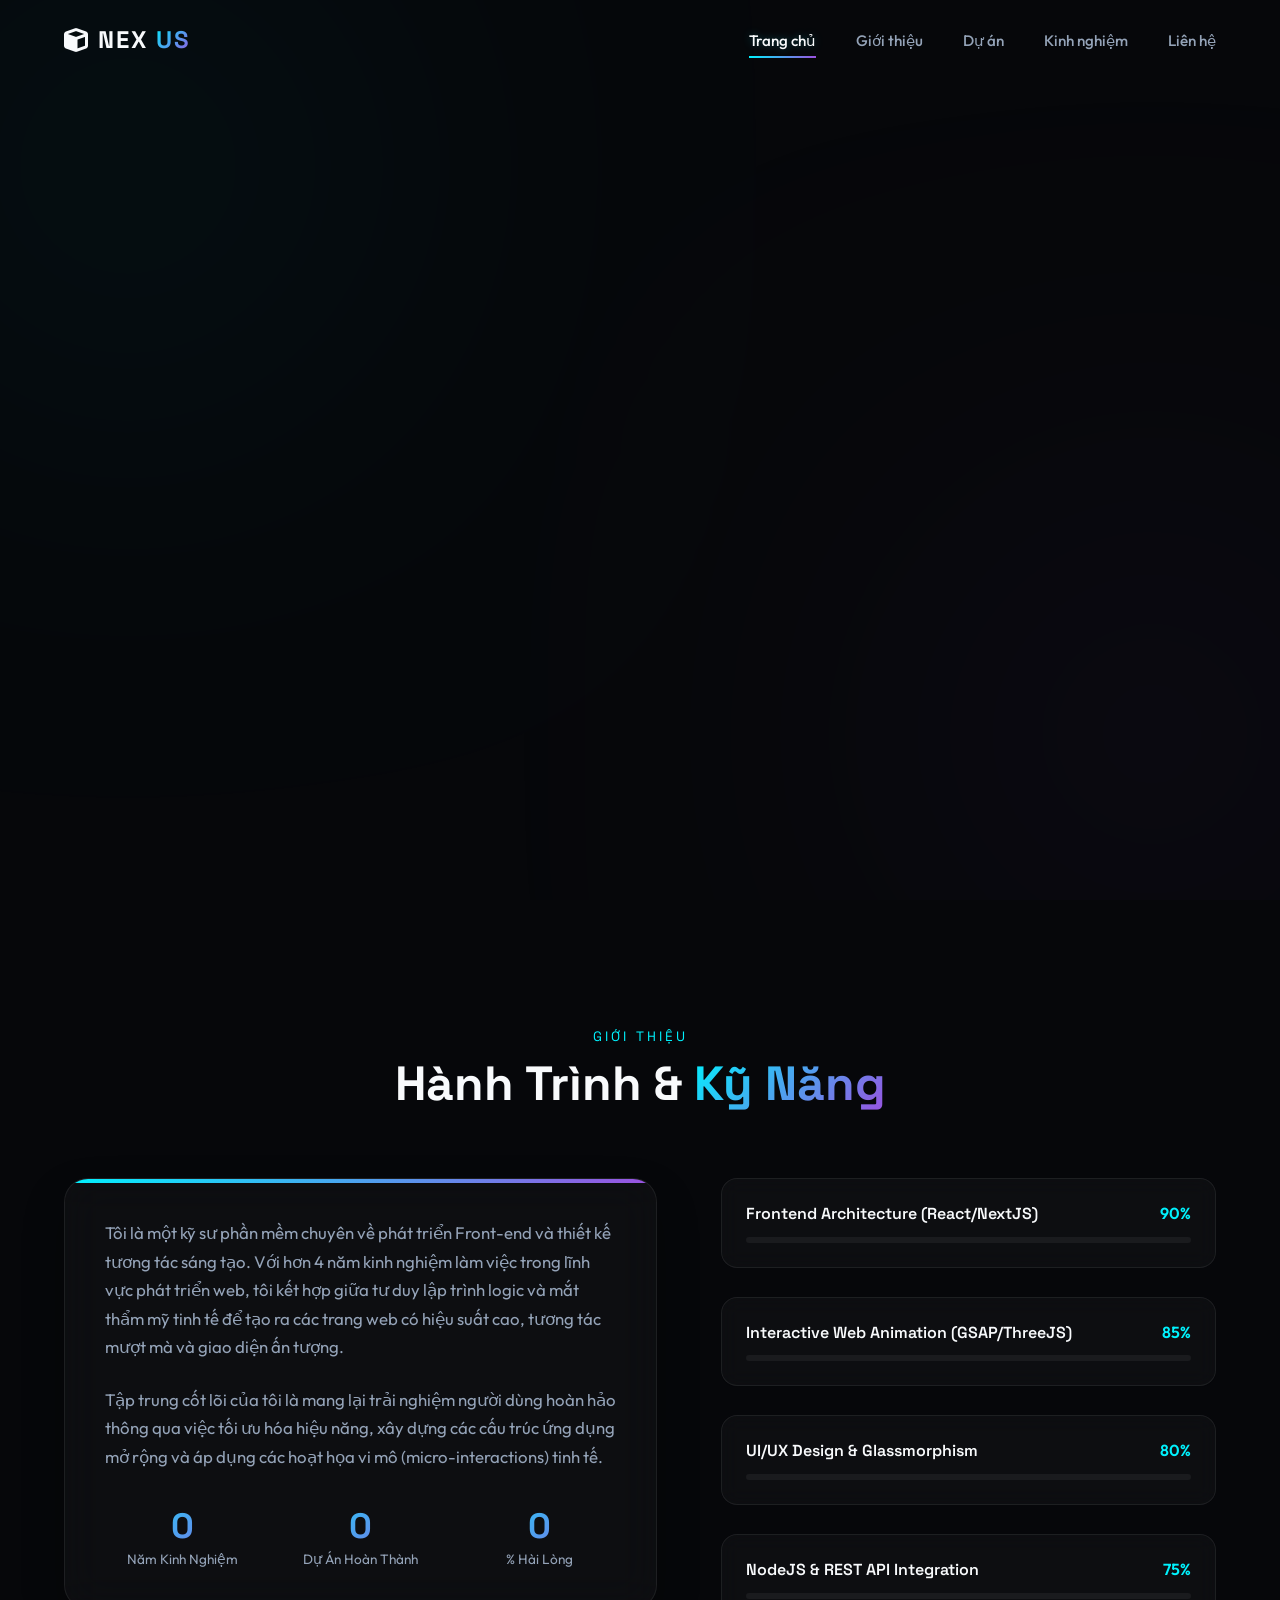
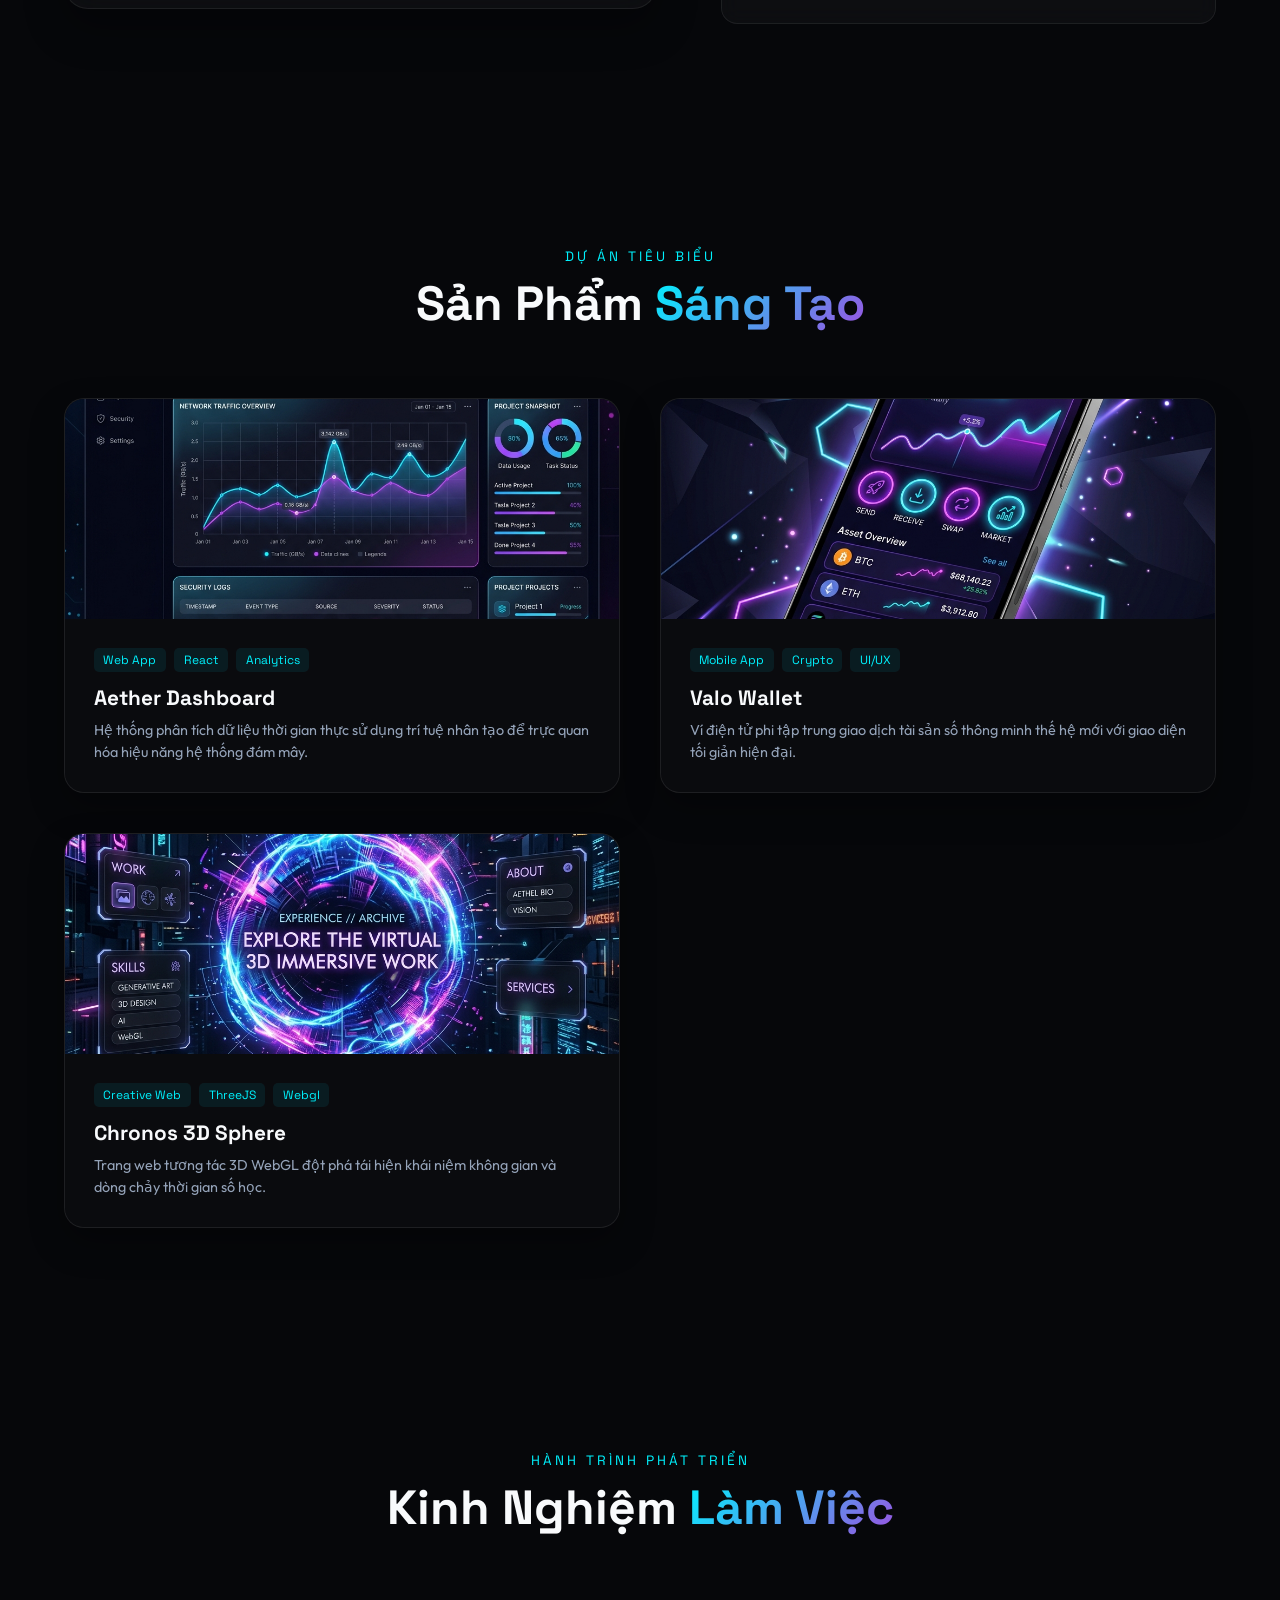
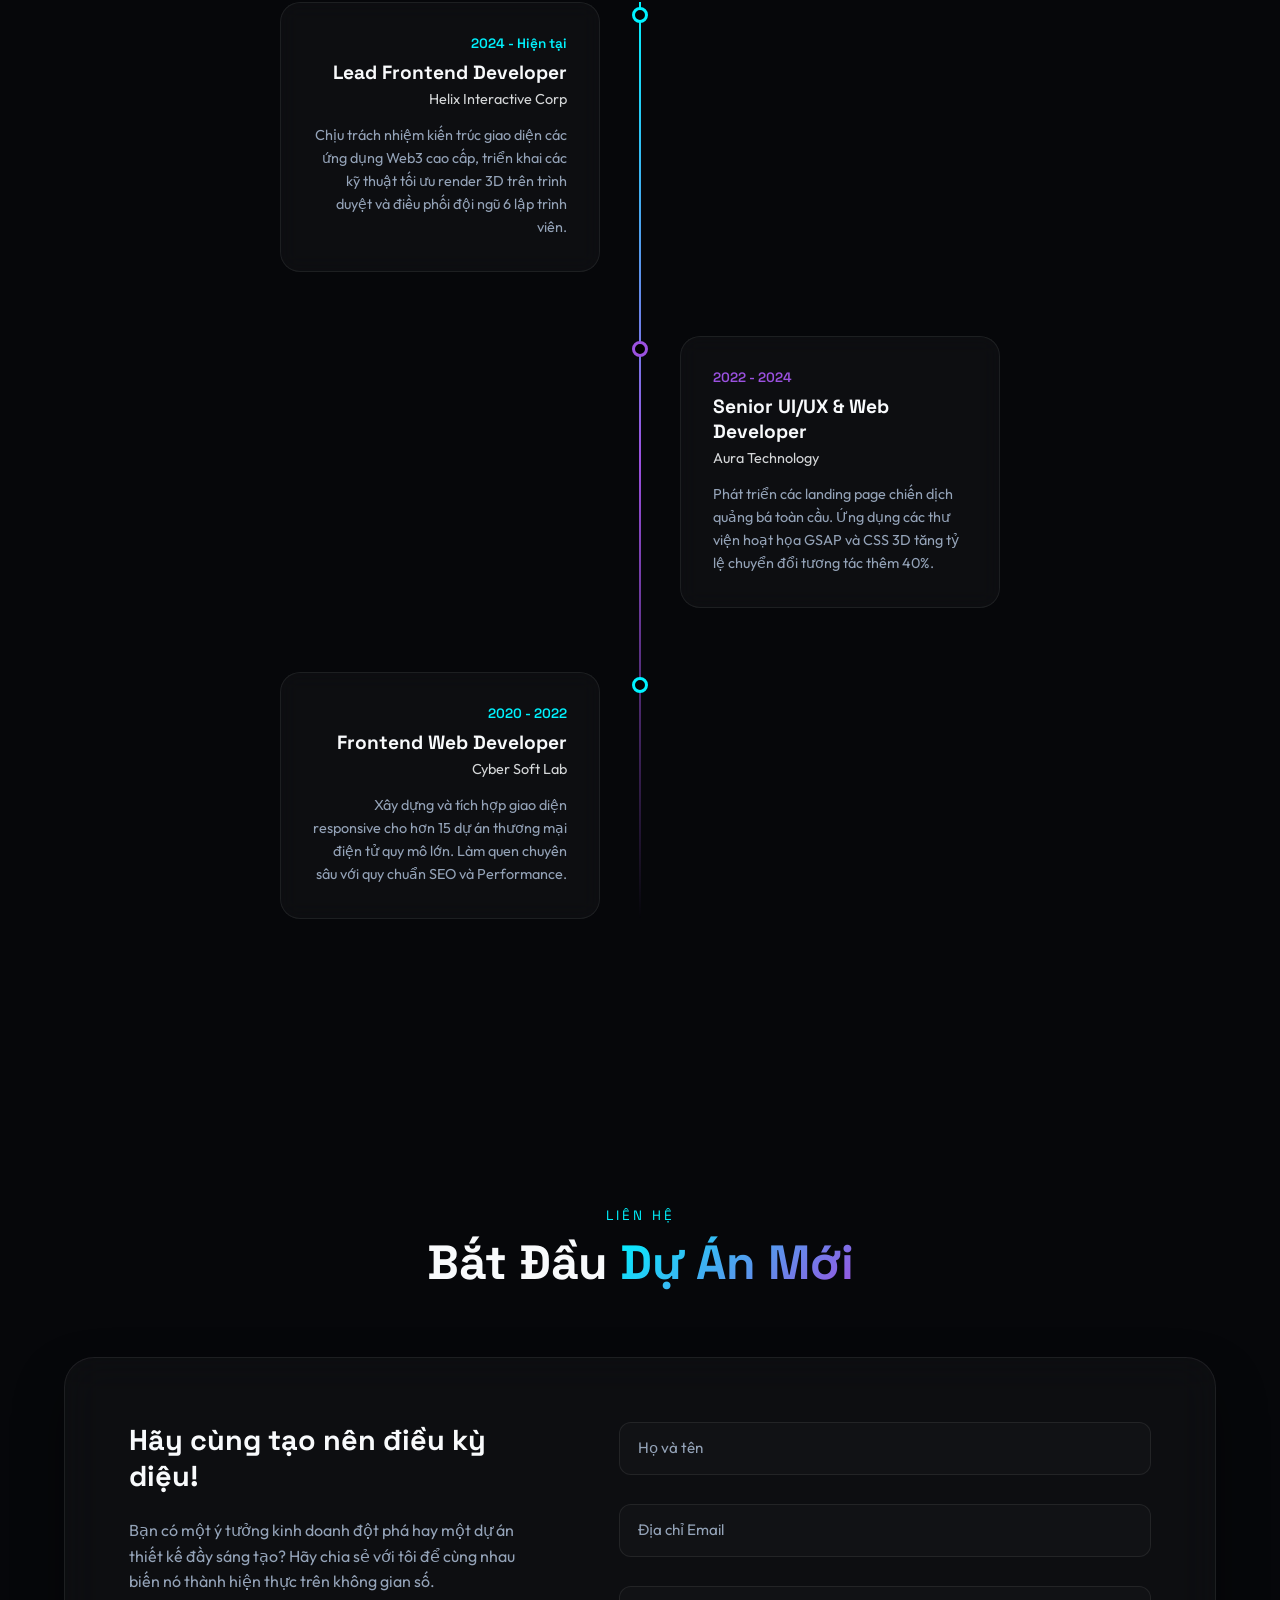
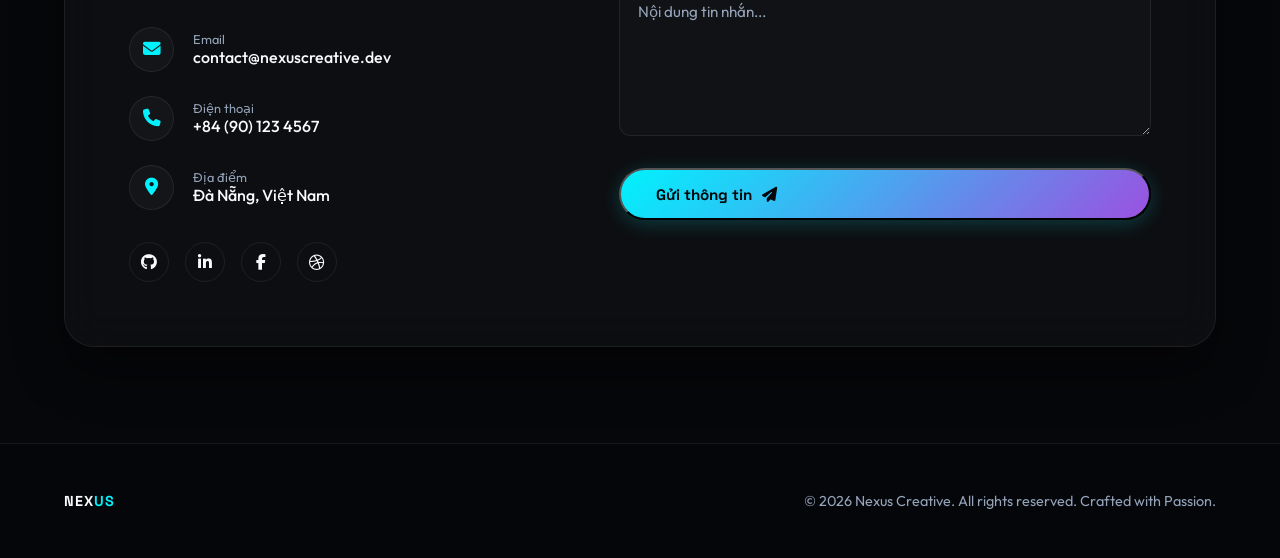
==== index.html @ 6dc8dbc3 "first commit * abc * 123 *012" ====
<!DOCTYPE html>
<html lang="vi">
<head>
  <meta charset="UTF-8">
  <meta name="viewport" content="width=device-width, initial-scale=1.0">
  <title>NEXUS - Creative Developer Portfolio</title>
  <meta name="description" content="Khám phá Portfolio hoạt họa 3D hiện đại của Nexus, lập trình viên sáng tạo chuyên về UI/UX và tương tác web.">
  <link rel="stylesheet" href="style.css">
  <!-- FontAwesome Icons -->
  <link rel="stylesheet" href="https://cdnjs.cloudflare.com/ajax/libs/font-awesome/6.4.0/css/all.min.css">
</head>
<body>

  <!-- Background Canvas for Interactive Particles -->
  <canvas id="particle-canvas"></canvas>

  <!-- Ambient Pulsing Glow Spots -->
  <div class="ambient-glows">
    <div class="glow-1"></div>
    <div class="glow-2"></div>
  </div>

  <!-- Header Navigation -->
  <header>
    <div class="nav-container">
      <a href="#hero" class="logo">
        <i class="fa-solid fa-cube"></i> NEX<span>US</span>
      </a>
      <ul class="nav-links">
        <li><a href="#hero" class="nav-item active">Trang chủ</a></li>
        <li><a href="#about" class="nav-item">Giới thiệu</a></li>
        <li><a href="#projects" class="nav-item">Dự án</a></li>
        <li><a href="#experience" class="nav-item">Kinh nghiệm</a></li>
        <li><a href="#contact" class="nav-item">Liên hệ</a></li>
      </ul>
      <div class="menu-toggle" id="mobile-menu">
        <i class="fa-solid fa-bars-staggered"></i>
      </div>
    </div>
  </header>

  <!-- Hero Section -->
  <section id="hero">
    <div class="hero-content">
      <div class="hero-subtitle-top">Creative Technologist</div>
      <h1 class="hero-title">
        KIẾN TẠO TRẢI NGHIỆM<br>
        <span>SỐ KHÁC BIỆT</span>
      </h1>
      <div class="hero-typewriter">
        Tôi là một <span id="typewriter-text"></span><span class="cursor">|</span>
      </div>
      <div class="hero-buttons">
        <a href="#projects" class="btn btn-primary">Xem dự án <i class="fa-solid fa-arrow-right"></i></a>
        <a href="#contact" class="btn btn-secondary">Liên hệ ngay</a>
      </div>
    </div>
    <a href="#about" class="scroll-indicator">
      Kéo xuống
      <i class="fa-solid fa-chevron-down"></i>
    </a>
  </section>

  <!-- About & Skills Section -->
  <section id="about">
    <div class="section-header">
      <span class="section-subtitle">Giới thiệu</span>
      <h2 class="section-title">Hành Trình & <span>Kỹ Năng</span></h2>
    </div>
    
    <div class="about-grid">
      <!-- Bio Details -->
      <div class="about-card">
        <div class="about-text">
          <p>Tôi là một kỹ sư phần mềm chuyên về phát triển Front-end và thiết kế tương tác sáng tạo. Với hơn 4 năm kinh nghiệm làm việc trong lĩnh vực phát triển web, tôi kết hợp giữa tư duy lập trình logic và mắt thẩm mỹ tinh tế để tạo ra các trang web có hiệu suất cao, tương tác mượt mà và giao diện ấn tượng.</p>
          <p>Tập trung cốt lõi của tôi là mang lại trải nghiệm người dùng hoàn hảo thông qua việc tối ưu hóa hiệu năng, xây dựng các cấu trúc ứng dụng mở rộng và áp dụng các hoạt họa vi mô (micro-interactions) tinh tế.</p>
        </div>
        <div class="about-stats">
          <div class="stat-item">
            <span class="stat-number" data-target="4">0</span>
            <span class="stat-label">Năm Kinh Nghiệm</span>
          </div>
          <div class="stat-item">
            <span class="stat-number" data-target="24">0</span>
            <span class="stat-label">Dự Án Hoàn Thành</span>
          </div>
          <div class="stat-item">
            <span class="stat-number" data-target="99">0</span>
            <span class="stat-label">% Hài Lòng</span>
          </div>
        </div>
      </div>

      <!-- Skills Bars -->
      <div class="skills-wrapper">
        <div class="skill-card">
          <div class="skill-info">
            <span class="skill-name">Frontend Architecture (React/NextJS)</span>
            <span class="skill-percent">90%</span>
          </div>
          <div class="skill-bar">
            <div class="skill-progress" data-width="90%"></div>
          </div>
        </div>

        <div class="skill-card">
          <div class="skill-info">
            <span class="skill-name">Interactive Web Animation (GSAP/ThreeJS)</span>
            <span class="skill-percent">85%</span>
          </div>
          <div class="skill-bar">
            <div class="skill-progress" data-width="85%"></div>
          </div>
        </div>

        <div class="skill-card">
          <div class="skill-info">
            <span class="skill-name">UI/UX Design & Glassmorphism</span>
            <span class="skill-percent">80%</span>
          </div>
          <div class="skill-bar">
            <div class="skill-progress" data-width="80%"></div>
          </div>
        </div>

        <div class="skill-card">
          <div class="skill-info">
            <span class="skill-name">NodeJS & REST API Integration</span>
            <span class="skill-percent">75%</span>
          </div>
          <div class="skill-bar">
            <div class="skill-progress" data-width="75%"></div>
          </div>
        </div>
      </div>
    </div>
  </section>

  <!-- Projects Section -->
  <section id="projects">
    <div class="section-header">
      <span class="section-subtitle">Dự án tiêu biểu</span>
      <h2 class="section-title">Sản Phẩm <span>Sáng Tạo</span></h2>
    </div>

    <div class="projects-grid">
      <!-- Project 1 -->
      <div class="project-card" data-project="1">
        <div class="project-image">
          <img src="assets/project_1.png" alt="Futuristic Dashboard Mockup">
          <div class="project-overlay">
            <span class="view-details">Chi tiết dự án <i class="fa-solid fa-arrow-up-right-from-square"></i></span>
          </div>
        </div>
        <div class="project-content">
          <div class="project-tags">
            <span class="project-tag">Web App</span>
            <span class="project-tag">React</span>
            <span class="project-tag">Analytics</span>
          </div>
          <h3 class="project-title">Aether Dashboard</h3>
          <p class="project-description">Hệ thống phân tích dữ liệu thời gian thực sử dụng trí tuệ nhân tạo để trực quan hóa hiệu năng hệ thống đám mây.</p>
        </div>
      </div>

      <!-- Project 2 -->
      <div class="project-card" data-project="2">
        <div class="project-image">
          <img src="assets/project_2.png" alt="Crypto Mobile App Mockup">
          <div class="project-overlay">
            <span class="view-details">Chi tiết dự án <i class="fa-solid fa-arrow-up-right-from-square"></i></span>
          </div>
        </div>
        <div class="project-content">
          <div class="project-tags">
            <span class="project-tag">Mobile App</span>
            <span class="project-tag">Crypto</span>
            <span class="project-tag">UI/UX</span>
          </div>
          <h3 class="project-title">Valo Wallet</h3>
          <p class="project-description">Ví điện tử phi tập trung giao dịch tài sản số thông minh thế hệ mới với giao diện tối giản hiện đại.</p>
        </div>
      </div>

      <!-- Project 3 -->
      <div class="project-card" data-project="3">
        <div class="project-image">
          <img src="assets/project_3.png" alt="3D Web Experience Mockup">
          <div class="project-overlay">
            <span class="view-details">Chi tiết dự án <i class="fa-solid fa-arrow-up-right-from-square"></i></span>
          </div>
        </div>
        <div class="project-content">
          <div class="project-tags">
            <span class="project-tag">Creative Web</span>
            <span class="project-tag">ThreeJS</span>
            <span class="project-tag">Webgl</span>
          </div>
          <h3 class="project-title">Chronos 3D Sphere</h3>
          <p class="project-description">Trang web tương tác 3D WebGL đột phá tái hiện khái niệm không gian và dòng chảy thời gian số học.</p>
        </div>
      </div>
    </div>
  </section>

  <!-- Experience Timeline Section -->
  <section id="experience">
    <div class="section-header">
      <span class="section-subtitle">Hành trình phát triển</span>
      <h2 class="section-title">Kinh Nghiệm <span>Làm Việc</span></h2>
    </div>

    <div class="timeline">
      <!-- Item 1 -->
      <div class="timeline-item">
        <div class="timeline-dot"></div>
        <div class="timeline-content">
          <span class="timeline-date">2024 - Hiện tại</span>
          <h3 class="timeline-role">Lead Frontend Developer</h3>
          <span class="timeline-company">Helix Interactive Corp</span>
          <p class="timeline-desc">Chịu trách nhiệm kiến trúc giao diện các ứng dụng Web3 cao cấp, triển khai các kỹ thuật tối ưu render 3D trên trình duyệt và điều phối đội ngũ 6 lập trình viên.</p>
        </div>
      </div>

      <!-- Item 2 -->
      <div class="timeline-item">
        <div class="timeline-dot"></div>
        <div class="timeline-content">
          <span class="timeline-date">2022 - 2024</span>
          <h3 class="timeline-role">Senior UI/UX & Web Developer</h3>
          <span class="timeline-company">Aura Technology</span>
          <p class="timeline-desc">Phát triển các landing page chiến dịch quảng bá toàn cầu. Ứng dụng các thư viện hoạt họa GSAP và CSS 3D tăng tỷ lệ chuyển đổi tương tác thêm 40%.</p>
        </div>
      </div>

      <!-- Item 3 -->
      <div class="timeline-item">
        <div class="timeline-dot"></div>
        <div class="timeline-content">
          <span class="timeline-date">2020 - 2022</span>
          <h3 class="timeline-role">Frontend Web Developer</h3>
          <span class="timeline-company">Cyber Soft Lab</span>
          <p class="timeline-desc">Xây dựng và tích hợp giao diện responsive cho hơn 15 dự án thương mại điện tử quy mô lớn. Làm quen chuyên sâu với quy chuẩn SEO và Performance.</p>
        </div>
      </div>
    </div>
  </section>

  <!-- Contact Section -->
  <section id="contact">
    <div class="section-header">
      <span class="section-subtitle">Liên hệ</span>
      <h2 class="section-title">Bắt Đầu <span>Dự Án Mới</span></h2>
    </div>

    <div class="contact-container">
      <!-- Contact Info Cards -->
      <div class="contact-info">
        <div class="contact-details">
          <h3>Hãy cùng tạo nên điều kỳ diệu!</h3>
          <p>Bạn có một ý tưởng kinh doanh đột phá hay một dự án thiết kế đầy sáng tạo? Hãy chia sẻ với tôi để cùng nhau biến nó thành hiện thực trên không gian số.</p>
          
          <div class="contact-list">
            <div class="contact-item">
              <div class="contact-icon"><i class="fa-solid fa-envelope"></i></div>
              <div>
                <span class="contact-label">Email</span>
                <span class="contact-val">contact@nexuscreative.dev</span>
              </div>
            </div>
            
            <div class="contact-item">
              <div class="contact-icon"><i class="fa-solid fa-phone"></i></div>
              <div>
                <span class="contact-label">Điện thoại</span>
                <span class="contact-val">+84 (90) 123 4567</span>
              </div>
            </div>
            
            <div class="contact-item">
              <div class="contact-icon"><i class="fa-solid fa-location-dot"></i></div>
              <div>
                <span class="contact-label">Địa điểm</span>
                <span class="contact-val">Đà Nẵng, Việt Nam</span>
              </div>
            </div>
          </div>
        </div>

        <div class="social-links">
          <a href="#" class="social-icon"><i class="fa-brands fa-github"></i></a>
          <a href="#" class="social-icon"><i class="fa-brands fa-linkedin-in"></i></a>
          <a href="#" class="social-icon"><i class="fa-brands fa-facebook-f"></i></a>
          <a href="#" class="social-icon"><i class="fa-brands fa-dribbble"></i></a>
        </div>
      </div>

      <!-- Contact Form -->
      <form class="contact-form" id="contactForm" onsubmit="event.preventDefault(); alert('Cảm ơn bạn đã gửi tin nhắn! Tôi sẽ phản hồi sớm nhất có thể.'); this.reset();">
        <div class="form-group">
          <input type="text" id="name" class="form-input" placeholder=" " required autocomplete="off">
          <label for="name" class="form-label">Họ và tên</label>
        </div>
        <div class="form-group">
          <input type="email" id="email" class="form-input" placeholder=" " required autocomplete="off">
          <label for="email" class="form-label">Địa chỉ Email</label>
        </div>
        <div class="form-group">
          <textarea id="message" class="form-input" placeholder=" " required></textarea>
          <label for="message" class="form-label">Nội dung tin nhắn...</label>
        </div>
        <button type="submit" class="btn btn-primary">Gửi thông tin <i class="fa-solid fa-paper-plane"></i></button>
      </form>
    </div>
  </section>

  <!-- Footer -->
  <footer>
    <div class="footer-container">
      <a href="#hero" class="footer-logo">NEX<span>US</span></a>
      <p>&copy; 2026 Nexus Creative. All rights reserved. Crafted with Passion.</p>
    </div>
  </footer>

  <!-- Project Detail Modal -->
  <div class="modal-overlay" id="projectModal">
    <div class="modal-container">
      <div class="modal-close" id="modalClose">
        <i class="fa-solid fa-xmark"></i>
      </div>
      <img src="" alt="Project Hero Image" class="modal-hero-img" id="modalImg">
      <div class="modal-content-wrap">
        <div class="modal-header">
          <div class="modal-tags" id="modalTags">
            <!-- Dynamic tags -->
          </div>
          <h2 class="modal-title" id="modalTitle">Project Title</h2>
        </div>
        
        <div class="modal-meta-grid">
          <div class="meta-box">
            <span>Khách hàng</span>
            <p id="modalClient">Nexus Labs</p>
          </div>
          <div class="meta-box">
            <span>Thời gian</span>
            <p id="modalDate">Tháng 03, 2026</p>
          </div>
          <div class="meta-box">
            <span>Vai trò</span>
            <p id="modalRole">Lead Architect / developer</p>
          </div>
        </div>

        <div class="modal-body" id="modalBody">
          <!-- Dynamic details -->
        </div>

        <div class="modal-footer">
          <a href="#" class="btn btn-primary" id="modalLink" target="_blank">Xem Live Demo <i class="fa-solid fa-arrow-up-right-from-square"></i></a>
          <button class="btn btn-secondary" id="modalCloseBtn">Đóng lại</button>
        </div>
      </div>
    </div>
  </div>

  <!-- Loading GSAP and ScrollTrigger plugins -->
  <script src="https://cdnjs.cloudflare.com/ajax/libs/gsap/3.12.2/gsap.min.js"></script>
  <script src="https://cdnjs.cloudflare.com/ajax/libs/gsap/3.12.2/ScrollTrigger.min.js"></script>
  <script src="app.js"></script>
</body>
</html>
---- style.css ----
@import url('https://fonts.googleapis.com/css2?family=Outfit:wght@300;400;500;600;700;800&family=Space+Grotesk:wght@400;500;600;700&display=swap');

/* --- CUSTOM VARIABLES --- */
:root {
  --bg-color: #06070a;
  --card-bg: rgba(255, 255, 255, 0.03);
  --card-border: rgba(255, 255, 255, 0.07);
  --primary: #00f2fe;
  --secondary: #9b51e0;
  --accent: #4facfe;
  --text-main: #f8fafc;
  --text-muted: #94a3b8;
  --font-display: 'Space Grotesk', sans-serif;
  --font-body: 'Outfit', sans-serif;
  --neon-glow-primary: 0 0 15px rgba(0, 242, 254, 0.4);
  --neon-glow-secondary: 0 0 15px rgba(155, 81, 224, 0.4);
}

/* --- BASE STYLES --- */
* {
  box-sizing: border-box;
  margin: 0;
  padding: 0;
  scroll-behavior: smooth;
}

body {
  background-color: var(--bg-color);
  color: var(--text-main);
  font-family: var(--font-body);
  overflow-x: hidden;
  position: relative;
  min-height: 100vh;
}

/* Custom Scrollbar */
::-webkit-scrollbar {
  width: 8px;
}
::-webkit-scrollbar-track {
  background: #08090d;
}
::-webkit-scrollbar-thumb {
  background: rgba(255, 255, 255, 0.1);
  border-radius: 4px;
}
::-webkit-scrollbar-thumb:hover {
  background: var(--primary);
}

/* --- CANVAS BACKGROUND & DYNAMIC GLOWS --- */
#particle-canvas {
  position: fixed;
  top: 0;
  left: 0;
  width: 100%;
  height: 100%;
  z-index: -2;
  pointer-events: none;
}

.ambient-glows {
  position: fixed;
  top: 0;
  left: 0;
  width: 100%;
  height: 100%;
  z-index: -3;
  pointer-events: none;
  overflow: hidden;
}

.glow-1, .glow-2 {
  position: absolute;
  width: 40vw;
  height: 40vw;
  border-radius: 50%;
  filter: blur(180px);
  opacity: 0.15;
  mix-blend-mode: screen;
  animation: float-glow 25s infinite alternate ease-in-out;
}

.glow-1 {
  background: radial-gradient(circle, var(--primary) 0%, transparent 70%);
  top: -10%;
  left: -10%;
}

.glow-2 {
  background: radial-gradient(circle, var(--secondary) 0%, transparent 70%);
  bottom: -10%;
  right: -10%;
  animation-delay: -5s;
}

@keyframes float-glow {
  0% {
    transform: translate(0, 0) scale(1);
  }
  50% {
    transform: translate(8vw, 12vh) scale(1.2);
  }
  100% {
    transform: translate(-5vw, -8vh) scale(0.9);
  }
}

/* --- HEADER & NAVIGATION --- */
header {
  position: fixed;
  top: 0;
  left: 0;
  width: 100%;
  padding: 1.5rem 5%;
  z-index: 100;
  transition: all 0.4s ease;
}

header.scrolled {
  background: rgba(6, 7, 10, 0.7);
  backdrop-filter: blur(15px);
  border-bottom: 1px solid rgba(255, 255, 255, 0.05);
  padding: 1rem 5%;
}

.nav-container {
  max-width: 1300px;
  margin: 0 auto;
  display: flex;
  justify-content: space-between;
  align-items: center;
}

.logo {
  font-family: var(--font-display);
  font-size: 1.5rem;
  font-weight: 700;
  color: var(--text-main);
  text-decoration: none;
  letter-spacing: 2px;
  display: flex;
  align-items: center;
  gap: 8px;
}

.logo span {
  background: linear-gradient(135deg, var(--primary), var(--secondary));
  -webkit-background-clip: text;
  -webkit-text-fill-color: transparent;
}

.nav-links {
  display: flex;
  list-style: none;
  gap: 2.5rem;
}

.nav-links a {
  color: var(--text-muted);
  text-decoration: none;
  font-weight: 500;
  transition: all 0.3s ease;
  position: relative;
  padding: 0.5rem 0;
  font-size: 0.95rem;
}

.nav-links a::after {
  content: '';
  position: absolute;
  bottom: 0;
  left: 0;
  width: 0;
  height: 2px;
  background: linear-gradient(90deg, var(--primary), var(--secondary));
  transition: width 0.3s ease;
}

.nav-links a:hover, .nav-links a.active {
  color: var(--text-main);
  text-shadow: 0 0 10px rgba(0, 242, 254, 0.3);
}

.nav-links a:hover::after, .nav-links a.active::after {
  width: 100%;
}

.menu-toggle {
  display: none;
  cursor: pointer;
  color: var(--text-main);
  font-size: 1.5rem;
}

/* --- HERO SECTION --- */
#hero {
  min-height: 100vh;
  display: flex;
  align-items: center;
  padding: 0 5%;
  position: relative;
  overflow: hidden;
}

.hero-content {
  max-width: 800px;
  margin: 0 auto;
  text-align: center;
  z-index: 10;
}

.hero-subtitle-top {
  font-family: var(--font-display);
  font-size: 0.9rem;
  letter-spacing: 4px;
  text-transform: uppercase;
  color: var(--primary);
  margin-bottom: 1rem;
  text-shadow: var(--neon-glow-primary);
  opacity: 0;
  transform: translateY(20px);
}

.hero-title {
  font-family: var(--font-display);
  font-size: clamp(2.5rem, 8vw, 5.5rem);
  font-weight: 800;
  line-height: 1.1;
  letter-spacing: -1px;
  margin-bottom: 1.5rem;
  opacity: 0;
  transform: translateY(30px);
}

.hero-title span {
  background: linear-gradient(135deg, var(--primary) 0%, var(--secondary) 100%);
  -webkit-background-clip: text;
  -webkit-text-fill-color: transparent;
}

.hero-typewriter {
  font-size: clamp(1.2rem, 3.5vw, 2.2rem);
  color: var(--text-muted);
  margin-bottom: 2.5rem;
  min-height: 50px;
  opacity: 0;
  transform: translateY(20px);
}

.cursor {
  display: inline-block;
  background-color: var(--primary);
  margin-left: 5px;
  width: 3px;
  height: 1.8rem;
  animation: blink 0.8s infinite;
}

@keyframes blink {
  0%, 100% { opacity: 1; }
  50% { opacity: 0; }
}

.hero-buttons {
  display: flex;
  gap: 1.5rem;
  justify-content: center;
  opacity: 0;
  transform: translateY(20px);
}

/* Buttons */
.btn {
  padding: 0.9rem 2.2rem;
  border-radius: 50px;
  font-weight: 600;
  font-family: var(--font-display);
  font-size: 0.95rem;
  text-decoration: none;
  cursor: pointer;
  transition: all 0.4s cubic-bezier(0.165, 0.84, 0.44, 1);
  display: inline-flex;
  align-items: center;
  gap: 10px;
}

.btn-primary {
  background: linear-gradient(135deg, var(--primary), var(--secondary));
  color: #000;
  color: var(--bg-color);
  font-weight: 700;
  box-shadow: 0 4px 20px rgba(0, 242, 254, 0.2);
}

.btn-primary:hover {
  transform: translateY(-3px);
  box-shadow: 0 8px 30px rgba(0, 242, 254, 0.4), var(--neon-glow-primary);
}

.btn-secondary {
  background: transparent;
  color: var(--text-main);
  border: 1px solid var(--card-border);
  backdrop-filter: blur(10px);
}

.btn-secondary:hover {
  background: rgba(255, 255, 255, 0.05);
  border-color: var(--text-main);
  transform: translateY(-3px);
}

.scroll-indicator {
  position: absolute;
  bottom: 2rem;
  left: 50%;
  transform: translateX(-50%);
  opacity: 0;
  animation: bounce 2s infinite;
  display: flex;
  flex-direction: column;
  align-items: center;
  gap: 8px;
  color: var(--text-muted);
  text-decoration: none;
  font-size: 0.8rem;
  letter-spacing: 2px;
  text-transform: uppercase;
}

.scroll-indicator i {
  font-size: 1.2rem;
  color: var(--primary);
}

@keyframes bounce {
  0%, 20%, 50%, 80%, 100% { transform: translateY(0) translateX(-50%); }
  40% { transform: translateY(-10px) translateX(-50%); }
  60% { transform: translateY(-5px) translateX(-50%); }
}

/* --- SECTION GENERAL --- */
section {
  padding: 8rem 5% 6rem;
  max-width: 1300px;
  margin: 0 auto;
}

.section-header {
  margin-bottom: 4rem;
  text-align: center;
}

.section-subtitle {
  font-family: var(--font-display);
  font-size: 0.85rem;
  color: var(--primary);
  text-transform: uppercase;
  letter-spacing: 3px;
  margin-bottom: 0.5rem;
  display: block;
}

.section-title {
  font-family: var(--font-display);
  font-size: clamp(2rem, 5vw, 3rem);
  font-weight: 700;
}

.section-title span {
  background: linear-gradient(135deg, var(--primary), var(--secondary));
  -webkit-background-clip: text;
  -webkit-text-fill-color: transparent;
}

/* --- ABOUT & SKILLS --- */
.about-grid {
  display: grid;
  grid-template-columns: 1.2fr 1fr;
  gap: 4rem;
  align-items: start;
}

.about-card {
  background: var(--card-bg);
  border: 1px solid var(--card-border);
  border-radius: 24px;
  padding: 2.5rem;
  backdrop-filter: blur(20px);
  position: relative;
  overflow: hidden;
  box-shadow: 0 20px 40px rgba(0, 0, 0, 0.3);
}

.about-card::before {
  content: '';
  position: absolute;
  top: 0;
  left: 0;
  width: 100%;
  height: 4px;
  background: linear-gradient(90deg, var(--primary), var(--secondary));
}

.about-text p {
  color: var(--text-muted);
  line-height: 1.7;
  font-size: 1.05rem;
  margin-bottom: 1.5rem;
}

.about-stats {
  display: grid;
  grid-template-columns: repeat(3, 1fr);
  gap: 1.5rem;
  margin-top: 2rem;
}

.stat-item {
  text-align: center;
}

.stat-number {
  font-family: var(--font-display);
  font-size: 2.2rem;
  font-weight: 700;
  background: linear-gradient(135deg, var(--primary), var(--secondary));
  -webkit-background-clip: text;
  -webkit-text-fill-color: transparent;
  display: block;
}

.stat-label {
  color: var(--text-muted);
  font-size: 0.85rem;
  margin-top: 0.2rem;
}

.skills-wrapper {
  display: flex;
  flex-direction: column;
  gap: 1.8rem;
}

.skill-card {
  background: var(--card-bg);
  border: 1px solid var(--card-border);
  border-radius: 16px;
  padding: 1.5rem;
  backdrop-filter: blur(10px);
  transition: all 0.3s ease;
  position: relative;
  overflow: hidden;
}

.skill-card:hover {
  transform: translateY(-5px);
  border-color: rgba(0, 242, 254, 0.3);
  box-shadow: 0 10px 20px rgba(0, 0, 0, 0.2);
}

.skill-info {
  display: flex;
  justify-content: space-between;
  margin-bottom: 0.8rem;
}

.skill-name {
  font-weight: 600;
  font-family: var(--font-display);
}

.skill-percent {
  color: var(--primary);
  font-weight: 600;
}

.skill-bar {
  height: 6px;
  background: rgba(255, 255, 255, 0.05);
  border-radius: 10px;
  overflow: hidden;
}

.skill-progress {
  height: 100%;
  border-radius: 10px;
  width: 0%;
  background: linear-gradient(90deg, var(--primary), var(--secondary));
  transition: width 1.5s cubic-bezier(0.1, 0.8, 0.3, 1);
}

/* --- PROJECTS --- */
.projects-grid {
  display: grid;
  grid-template-columns: repeat(auto-fill, minmax(360px, 1fr));
  gap: 2.5rem;
}

.project-card {
  background: var(--card-bg);
  border: 1px solid var(--card-border);
  border-radius: 20px;
  overflow: hidden;
  cursor: pointer;
  position: relative;
  transition: border-color 0.4s ease, box-shadow 0.4s ease;
  transform-style: preserve-3d;
  transform: perspective(1000px);
  box-shadow: 0 15px 35px rgba(0, 0, 0, 0.3);
}

.project-card:hover {
  border-color: rgba(155, 81, 224, 0.3);
  box-shadow: 0 20px 40px rgba(155, 81, 224, 0.15);
}

.project-image {
  position: relative;
  height: 220px;
  width: 100%;
  overflow: hidden;
  background: #0d0e14;
}

.project-image img {
  width: 100%;
  height: 100%;
  object-fit: cover;
  transition: transform 0.6s cubic-bezier(0.165, 0.84, 0.44, 1);
}

.project-card:hover .project-image img {
  transform: scale(1.08);
}

.project-overlay {
  position: absolute;
  top: 0;
  left: 0;
  width: 100%;
  height: 100%;
  background: linear-gradient(to top, rgba(6, 7, 10, 0.9) 0%, rgba(6, 7, 10, 0.2) 100%);
  opacity: 0;
  display: flex;
  align-items: flex-end;
  justify-content: space-between;
  padding: 1.5rem;
  transition: opacity 0.4s ease;
  z-index: 2;
}

.project-card:hover .project-overlay {
  opacity: 1;
}

.view-details {
  background: rgba(255, 255, 255, 0.1);
  padding: 0.5rem 1rem;
  border-radius: 30px;
  font-size: 0.8rem;
  backdrop-filter: blur(5px);
  border: 1px solid rgba(255, 255, 255, 0.15);
  font-family: var(--font-display);
  font-weight: 500;
  transition: all 0.3s ease;
}

.view-details:hover {
  background: var(--primary);
  color: #000;
  border-color: var(--primary);
}

.project-content {
  padding: 1.8rem;
  position: relative;
  z-index: 1;
  background: rgba(6, 7, 10, 0.4);
}

.project-tags {
  display: flex;
  gap: 0.5rem;
  margin-bottom: 0.8rem;
}

.project-tag {
  font-size: 0.75rem;
  color: var(--primary);
  background: rgba(0, 242, 254, 0.08);
  padding: 0.25rem 0.6rem;
  border-radius: 5px;
  font-family: var(--font-display);
}

.project-title {
  font-family: var(--font-display);
  font-size: 1.3rem;
  margin-bottom: 0.6rem;
  transition: color 0.3s ease;
}

.project-card:hover .project-title {
  color: var(--primary);
}

.project-description {
  color: var(--text-muted);
  font-size: 0.9rem;
  line-height: 1.5;
}

/* --- TIMELINE/EXPERIENCE --- */
.timeline {
  max-width: 800px;
  margin: 0 auto;
  position: relative;
}

.timeline::before {
  content: '';
  position: absolute;
  top: 0;
  left: 50%;
  width: 2px;
  height: 100%;
  background: linear-gradient(to bottom, var(--primary), var(--secondary), transparent);
  transform: translateX(-50%);
}

.timeline-item {
  margin-bottom: 4rem;
  position: relative;
  width: 50%;
  padding: 0 2.5rem;
}

.timeline-item:nth-child(odd) {
  left: 0;
  text-align: right;
}

.timeline-item:nth-child(even) {
  left: 50%;
}

.timeline-dot {
  position: absolute;
  top: 5px;
  width: 16px;
  height: 16px;
  border-radius: 50%;
  background: #000;
  border: 3px solid var(--primary);
  z-index: 10;
  transition: all 0.3s ease;
}

.timeline-item:nth-child(odd) .timeline-dot {
  right: -8px;
}

.timeline-item:nth-child(even) .timeline-dot {
  left: -8px;
  border-color: var(--secondary);
}

.timeline-item:hover .timeline-dot {
  transform: scale(1.3);
  box-shadow: 0 0 15px var(--primary);
}

.timeline-item:nth-child(even):hover .timeline-dot {
  box-shadow: 0 0 15px var(--secondary);
}

.timeline-content {
  background: var(--card-bg);
  border: 1px solid var(--card-border);
  padding: 2rem;
  border-radius: 20px;
  backdrop-filter: blur(10px);
  position: relative;
  transition: all 0.3s ease;
}

.timeline-content:hover {
  transform: translateY(-5px);
  border-color: rgba(255, 255, 255, 0.15);
}

.timeline-date {
  font-family: var(--font-display);
  font-size: 0.85rem;
  color: var(--primary);
  font-weight: 600;
  margin-bottom: 0.5rem;
  display: block;
}

.timeline-item:nth-child(even) .timeline-date {
  color: var(--secondary);
}

.timeline-role {
  font-family: var(--font-display);
  font-size: 1.2rem;
  font-weight: 700;
  margin-bottom: 0.3rem;
}

.timeline-company {
  font-size: 0.9rem;
  color: var(--text-main);
  opacity: 0.85;
  margin-bottom: 1rem;
  display: block;
}

.timeline-desc {
  color: var(--text-muted);
  font-size: 0.9rem;
  line-height: 1.6;
}

/* --- CONTACT --- */
.contact-container {
  display: grid;
  grid-template-columns: 1fr 1.3fr;
  gap: 5rem;
  background: var(--card-bg);
  border: 1px solid var(--card-border);
  padding: 4rem;
  border-radius: 30px;
  backdrop-filter: blur(20px);
  box-shadow: 0 25px 50px rgba(0, 0, 0, 0.4);
}

.contact-info {
  display: flex;
  flex-direction: column;
  justify-content: space-between;
}

.contact-details h3 {
  font-family: var(--font-display);
  font-size: 1.8rem;
  margin-bottom: 1.5rem;
}

.contact-details p {
  color: var(--text-muted);
  line-height: 1.6;
  margin-bottom: 2rem;
}

.contact-list {
  display: flex;
  flex-direction: column;
  gap: 1.5rem;
}

.contact-item {
  display: flex;
  align-items: center;
  gap: 1.2rem;
}

.contact-icon {
  width: 45px;
  height: 45px;
  background: rgba(255, 255, 255, 0.03);
  border: 1px solid var(--card-border);
  border-radius: 50%;
  display: flex;
  align-items: center;
  justify-content: center;
  color: var(--primary);
  font-size: 1.1rem;
  transition: all 0.3s ease;
}

.contact-item:hover .contact-icon {
  background: var(--primary);
  color: #000;
  box-shadow: var(--neon-glow-primary);
}

.contact-label {
  font-size: 0.8rem;
  color: var(--text-muted);
  display: block;
}

.contact-val {
  font-weight: 500;
}

.social-links {
  display: flex;
  gap: 1rem;
  margin-top: 2rem;
}

.social-icon {
  width: 40px;
  height: 40px;
  border: 1px solid var(--card-border);
  border-radius: 50%;
  display: flex;
  align-items: center;
  justify-content: center;
  color: var(--text-main);
  text-decoration: none;
  transition: all 0.3s ease;
}

.social-icon:hover {
  background: var(--secondary);
  border-color: var(--secondary);
  color: var(--text-main);
  transform: translateY(-3px);
  box-shadow: var(--neon-glow-secondary);
}

.contact-form {
  display: flex;
  flex-direction: column;
  gap: 1.8rem;
}

.form-group {
  position: relative;
}

.form-input {
  width: 100%;
  background: rgba(255, 255, 255, 0.02);
  border: 1px solid var(--card-border);
  border-radius: 12px;
  padding: 1rem 1.2rem;
  color: var(--text-main);
  font-family: inherit;
  font-size: 0.95rem;
  outline: none;
  transition: all 0.3s ease;
}

.form-input:focus {
  border-color: var(--primary);
  box-shadow: 0 0 10px rgba(0, 242, 254, 0.15);
  background: rgba(255, 255, 255, 0.04);
}

textarea.form-input {
  min-height: 150px;
  resize: vertical;
}

.form-label {
  position: absolute;
  top: 1rem;
  left: 1.2rem;
  color: var(--text-muted);
  transition: all 0.3s cubic-bezier(0.165, 0.84, 0.44, 1);
  pointer-events: none;
  font-size: 0.95rem;
}

.form-input:focus ~ .form-label,
.form-input:not(:placeholder-shown) ~ .form-label {
  top: -0.6rem;
  left: 0.8rem;
  font-size: 0.75rem;
  color: var(--primary);
  background: #08090d;
  padding: 0 0.4rem;
  border-radius: 4px;
}

/* --- FOOTER --- */
footer {
  padding: 3rem 5%;
  border-top: 1px solid var(--card-border);
  background: rgba(6, 7, 10, 0.8);
  backdrop-filter: blur(10px);
}

.footer-container {
  max-width: 1300px;
  margin: 0 auto;
  display: flex;
  justify-content: space-between;
  align-items: center;
  font-size: 0.9rem;
  color: var(--text-muted);
}

.footer-logo {
  font-family: var(--font-display);
  font-weight: 700;
  color: var(--text-main);
  text-decoration: none;
  letter-spacing: 1px;
}

.footer-logo span {
  color: var(--primary);
}

/* --- MODAL DETAIL SYSTEM --- */
.modal-overlay {
  position: fixed;
  top: 0;
  left: 0;
  width: 100%;
  height: 100%;
  background: rgba(6, 7, 10, 0.7);
  backdrop-filter: blur(15px);
  z-index: 1000;
  display: flex;
  align-items: center;
  justify-content: center;
  opacity: 0;
  pointer-events: none;
  transition: opacity 0.4s ease;
}

.modal-overlay.active {
  opacity: 1;
  pointer-events: all;
}

.modal-container {
  background: #0a0b12;
  border: 1px solid var(--card-border);
  width: 90%;
  max-width: 900px;
  max-height: 85vh;
  border-radius: 24px;
  overflow-y: auto;
  box-shadow: 0 30px 60px rgba(0, 0, 0, 0.6);
  position: relative;
  transform: scale(0.9) translateY(30px);
  transition: transform 0.4s cubic-bezier(0.175, 0.885, 0.32, 1.15);
}

.modal-overlay.active .modal-container {
  transform: scale(1) translateY(0);
}

.modal-close {
  position: absolute;
  top: 1.5rem;
  right: 1.5rem;
  width: 40px;
  height: 40px;
  border-radius: 50%;
  background: rgba(255, 255, 255, 0.05);
  border: 1px solid rgba(255, 255, 255, 0.1);
  display: flex;
  align-items: center;
  justify-content: center;
  color: var(--text-main);
  font-size: 1.2rem;
  cursor: pointer;
  transition: all 0.3s ease;
  z-index: 10;
}

.modal-close:hover {
  background: rgba(255, 255, 255, 0.1);
  color: var(--primary);
  transform: rotate(90deg);
}

.modal-hero-img {
  width: 100%;
  height: 380px;
  object-fit: cover;
  border-bottom: 1px solid var(--card-border);
}

.modal-content-wrap {
  padding: 3rem;
}

.modal-header {
  margin-bottom: 2rem;
}

.modal-tags {
  display: flex;
  gap: 0.6rem;
  margin-bottom: 1rem;
}

.modal-tags span {
  font-size: 0.8rem;
  color: var(--primary);
  background: rgba(0, 242, 254, 0.08);
  padding: 0.3rem 0.8rem;
  border-radius: 5px;
  font-family: var(--font-display);
  font-weight: 500;
}

.modal-title {
  font-family: var(--font-display);
  font-size: 2.2rem;
  font-weight: 700;
  margin-bottom: 0.8rem;
}

.modal-meta-grid {
  display: grid;
  grid-template-columns: repeat(3, 1fr);
  gap: 1.5rem;
  padding: 1.5rem 0;
  border-top: 1px solid rgba(255, 255, 255, 0.05);
  border-bottom: 1px solid rgba(255, 255, 255, 0.05);
  margin-bottom: 2rem;
}

.meta-box span {
  font-size: 0.75rem;
  color: var(--text-muted);
  display: block;
  margin-bottom: 0.3rem;
  text-transform: uppercase;
  letter-spacing: 1px;
}

.meta-box p {
  font-weight: 600;
  font-size: 0.95rem;
}

.modal-body {
  color: var(--text-muted);
  line-height: 1.8;
  font-size: 1.05rem;
}

.modal-body p {
  margin-bottom: 1.5rem;
}

.modal-footer {
  margin-top: 3rem;
  display: flex;
  gap: 1rem;
}

/* --- RESPONSIVE MEDIA QUERIES --- */
@media (max-width: 1024px) {
  .about-grid {
    grid-template-columns: 1fr;
    gap: 3rem;
  }
  .contact-container {
    grid-template-columns: 1fr;
    gap: 3rem;
    padding: 3rem;
  }
}

@media (max-width: 768px) {
  header {
    padding: 1rem 5%;
  }
  .nav-links {
    position: fixed;
    top: 0;
    right: -100%;
    width: 70%;
    height: 100vh;
    background: rgba(6, 7, 10, 0.95);
    backdrop-filter: blur(20px);
    flex-direction: column;
    justify-content: center;
    align-items: center;
    gap: 2.5rem;
    transition: 0.4s ease;
    border-left: 1px solid var(--card-border);
  }
  .nav-links.active {
    right: 0;
  }
  .menu-toggle {
    display: block;
  }
  
  .timeline::before {
    left: 20px;
  }
  .timeline-item {
    width: 100%;
    padding-left: 3rem;
    padding-right: 0;
  }
  .timeline-item:nth-child(odd) {
    text-align: left;
    left: 0;
  }
  .timeline-item:nth-child(even) {
    left: 0;
  }
  .timeline-dot {
    left: 12px !important;
  }
  
  .modal-content-wrap {
    padding: 2rem;
  }
  .modal-meta-grid {
    grid-template-columns: 1fr;
    gap: 1rem;
  }
}
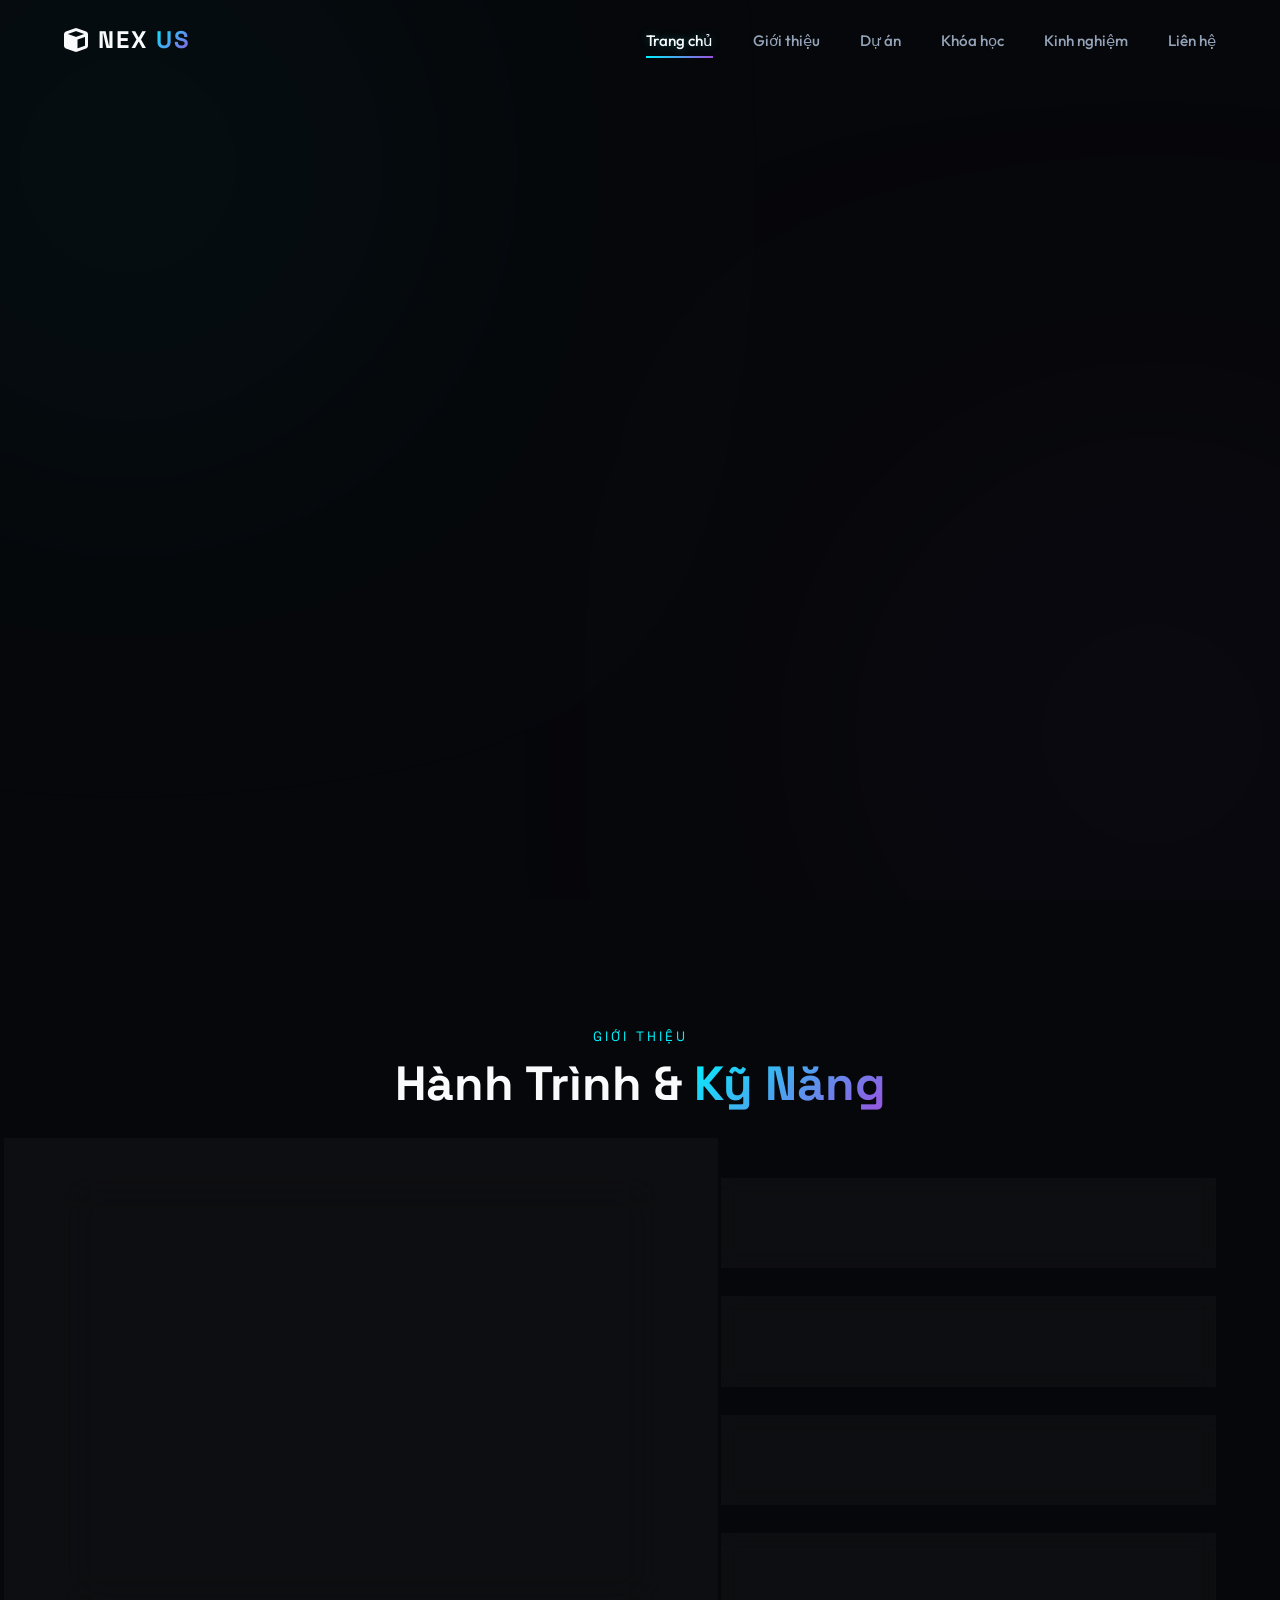
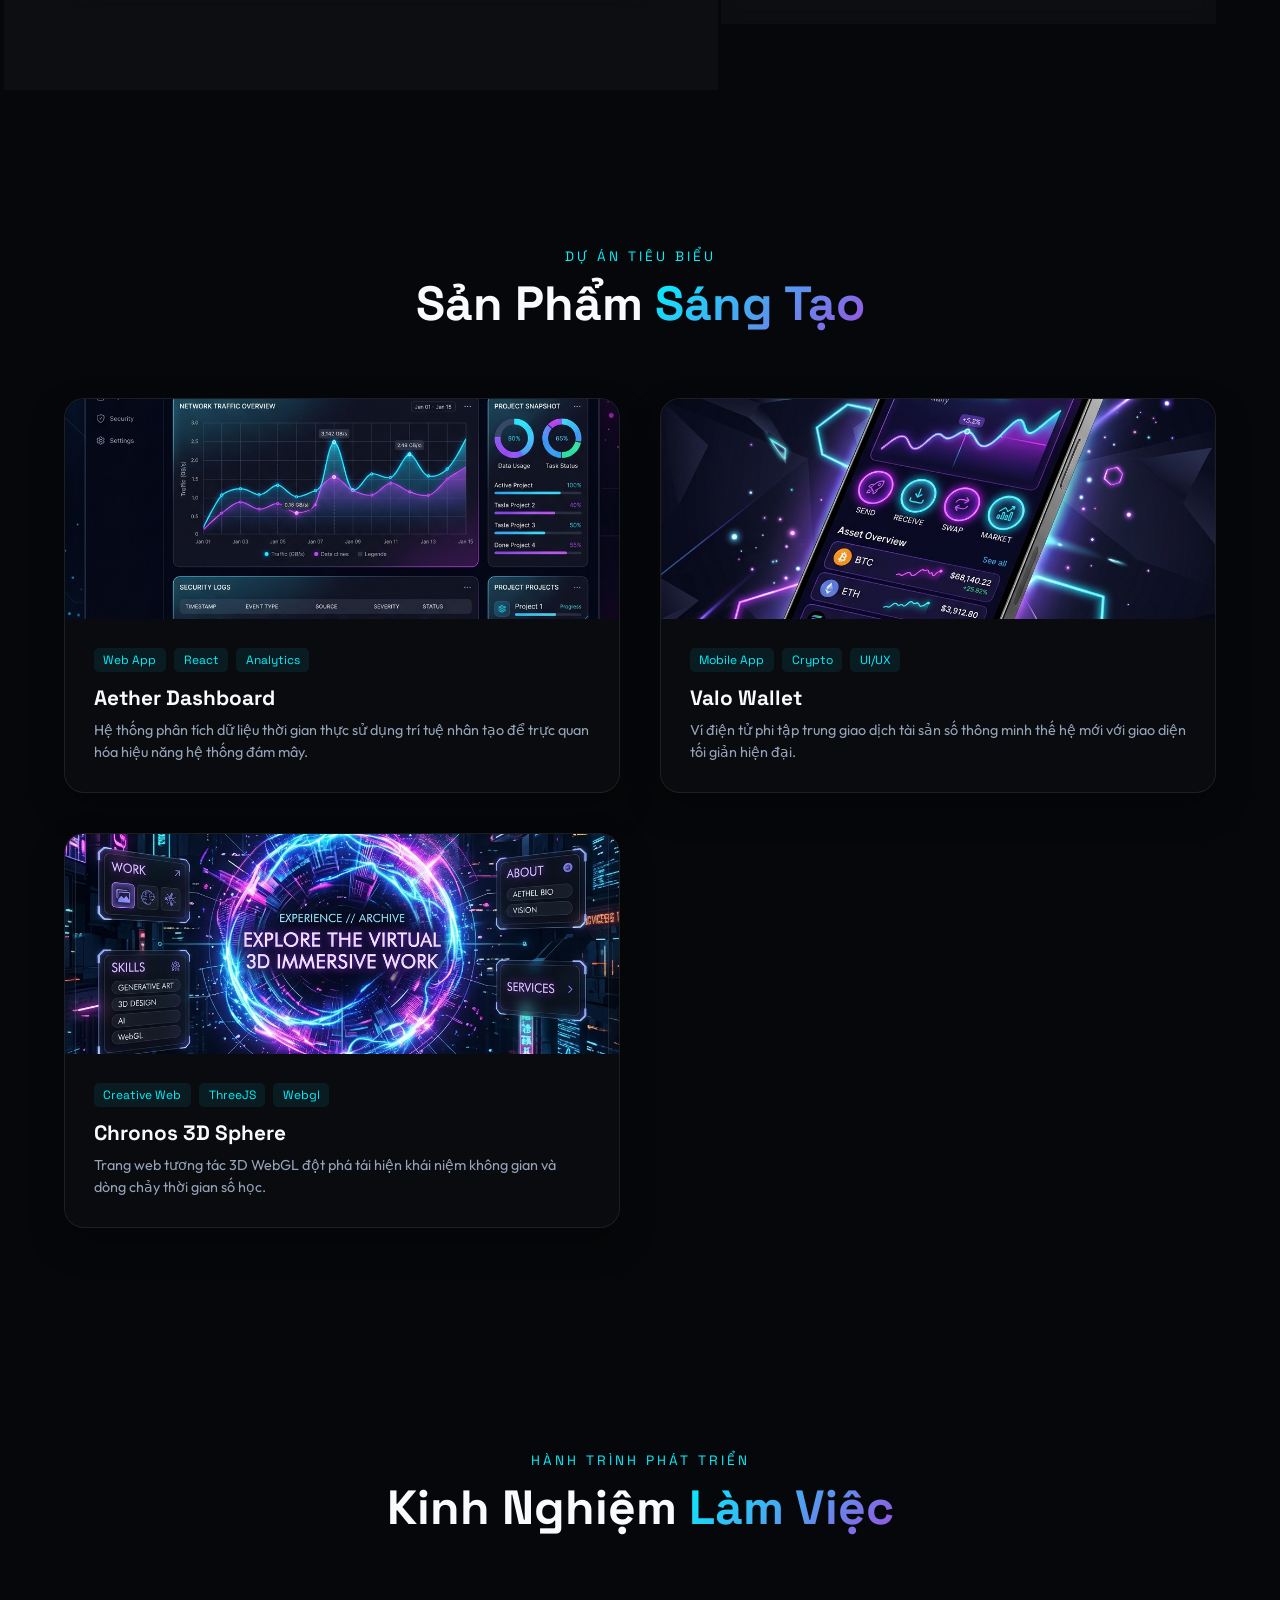
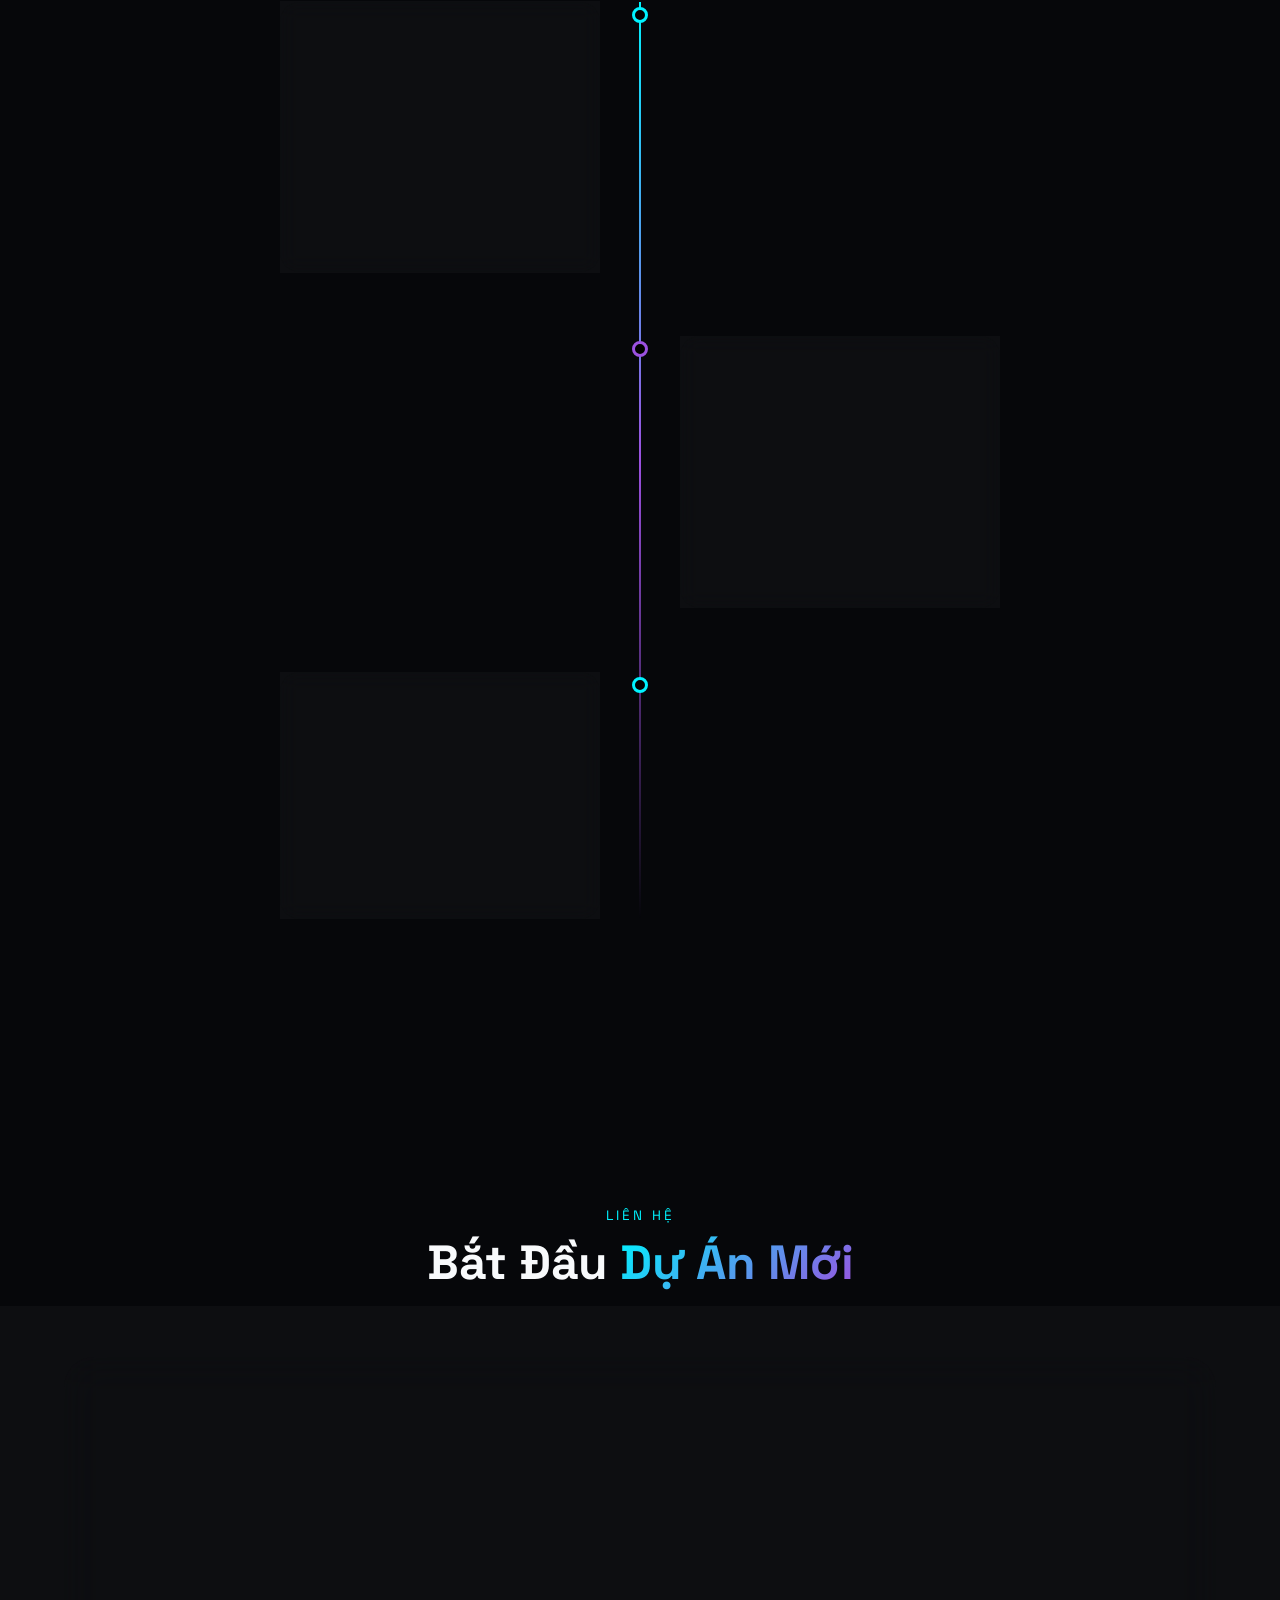
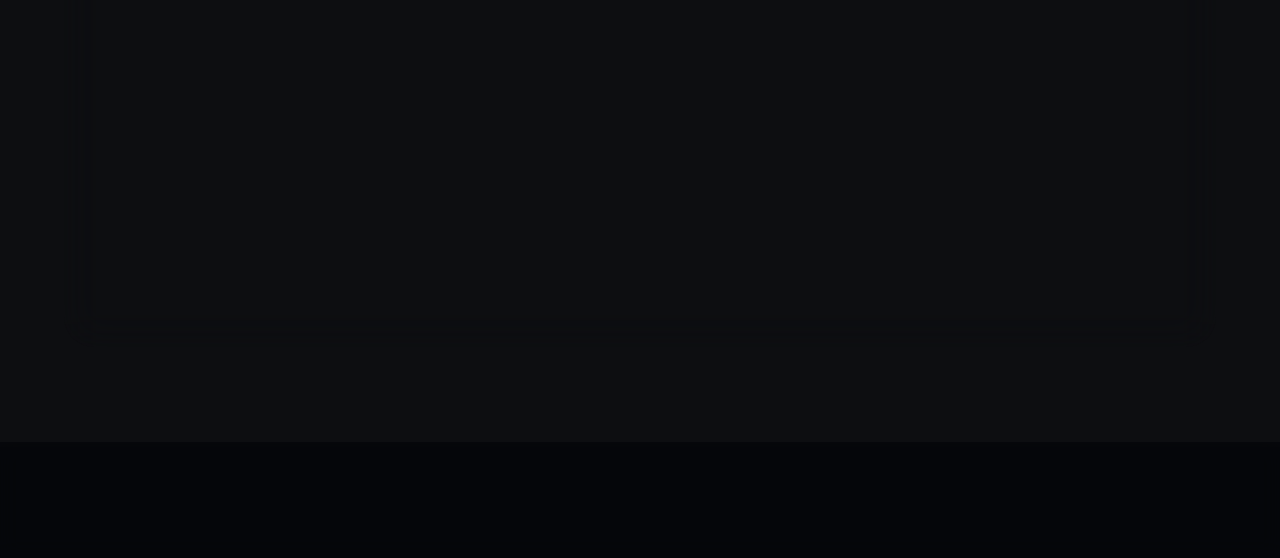
==== commit 76c00149: "Add standalone About and Courses pages * Created about.html with interactive FAQ Accordion * Created" ====
--- a/index.html
+++ b/index.html
@@ -23,15 +23,16 @@
   <!-- Header Navigation -->
   <header>
     <div class="nav-container">
-      <a href="#hero" class="logo">
+      <a href="index.html#hero" class="logo">
         <i class="fa-solid fa-cube"></i> NEX<span>US</span>
       </a>
       <ul class="nav-links">
-        <li><a href="#hero" class="nav-item active">Trang chủ</a></li>
-        <li><a href="#about" class="nav-item">Giới thiệu</a></li>
-        <li><a href="#projects" class="nav-item">Dự án</a></li>
-        <li><a href="#experience" class="nav-item">Kinh nghiệm</a></li>
-        <li><a href="#contact" class="nav-item">Liên hệ</a></li>
+        <li><a href="index.html#hero" class="nav-item active">Trang chủ</a></li>
+        <li><a href="about.html" class="nav-item">Giới thiệu</a></li>
+        <li><a href="index.html#projects" class="nav-item">Dự án</a></li>
+        <li><a href="courses.html" class="nav-item">Khóa học</a></li>
+        <li><a href="index.html#experience" class="nav-item">Kinh nghiệm</a></li>
+        <li><a href="index.html#contact" class="nav-item">Liên hệ</a></li>
       </ul>
       <div class="menu-toggle" id="mobile-menu">
         <i class="fa-solid fa-bars-staggered"></i>
--- a/style.css
+++ b/style.css
@@ -1120,3 +1120,419 @@
     gap: 1rem;
   }
 }
+
+/* --- SUBPAGES SPECIFIC STYLING --- */
+
+/* Page Hero Banner */
+.page-hero {
+  min-height: 45vh;
+  display: flex;
+  align-items: center;
+  justify-content: center;
+  text-align: center;
+  padding: 8rem 5% 4rem;
+  position: relative;
+  overflow: hidden;
+}
+
+.page-hero::before {
+  content: '';
+  position: absolute;
+  top: 0;
+  left: 0;
+  width: 100%;
+  height: 100%;
+  background: radial-gradient(circle at center, rgba(155, 81, 224, 0.08) 0%, transparent 70%);
+  z-index: -1;
+}
+
+.page-hero-content {
+  z-index: 10;
+  max-width: 800px;
+}
+
+/* Core Values Grid */
+.values-grid {
+  display: grid;
+  grid-template-columns: repeat(3, 1fr);
+  gap: 2.5rem;
+  margin: 4rem auto;
+}
+
+.value-card {
+  background: var(--card-bg);
+  border: 1px solid var(--card-border);
+  border-radius: 20px;
+  padding: 2.5rem 2rem;
+  backdrop-filter: blur(15px);
+  text-align: center;
+  transition: all 0.3s ease;
+}
+
+.value-card:hover {
+  transform: translateY(-5px);
+  border-color: rgba(0, 242, 254, 0.3);
+  box-shadow: 0 15px 30px rgba(0, 242, 254, 0.08);
+}
+
+.value-icon {
+  width: 60px;
+  height: 60px;
+  background: rgba(0, 242, 254, 0.08);
+  border-radius: 50%;
+  display: flex;
+  align-items: center;
+  justify-content: center;
+  color: var(--primary);
+  font-size: 1.5rem;
+  margin: 0 auto 1.5rem;
+  box-shadow: var(--neon-glow-primary);
+}
+
+.value-card:nth-child(even) .value-icon {
+  background: rgba(155, 81, 224, 0.08);
+  color: var(--secondary);
+  box-shadow: var(--neon-glow-secondary);
+}
+
+.value-title {
+  font-family: var(--font-display);
+  font-size: 1.25rem;
+  font-weight: 700;
+  margin-bottom: 0.8rem;
+}
+
+.value-desc {
+  color: var(--text-muted);
+  font-size: 0.95rem;
+  line-height: 1.6;
+}
+
+/* FAQ Accordion */
+.faq-wrapper {
+  max-width: 800px;
+  margin: 0 auto;
+  display: flex;
+  flex-direction: column;
+  gap: 1.2rem;
+}
+
+.faq-item {
+  background: var(--card-bg);
+  border: 1px solid var(--card-border);
+  border-radius: 16px;
+  overflow: hidden;
+  backdrop-filter: blur(10px);
+  transition: all 0.3s ease;
+}
+
+.faq-header {
+  padding: 1.5rem 2rem;
+  display: flex;
+  justify-content: space-between;
+  align-items: center;
+  cursor: pointer;
+  user-select: none;
+}
+
+.faq-question {
+  font-family: var(--font-display);
+  font-weight: 600;
+  font-size: 1.1rem;
+}
+
+.faq-icon {
+  color: var(--primary);
+  transition: transform 0.3s ease;
+}
+
+.faq-body {
+  max-height: 0;
+  overflow: hidden;
+  transition: all 0.3s cubic-bezier(0.165, 0.84, 0.44, 1);
+  padding: 0 2rem;
+}
+
+.faq-content {
+  padding-bottom: 1.5rem;
+  color: var(--text-muted);
+  line-height: 1.7;
+  font-size: 0.98rem;
+}
+
+.faq-item.active {
+  border-color: rgba(255, 255, 255, 0.15);
+  background: rgba(255, 255, 255, 0.05);
+}
+
+.faq-item.active .faq-icon {
+  transform: rotate(180deg);
+  color: var(--secondary);
+}
+
+/* Course Filters */
+.filter-controls {
+  display: flex;
+  justify-content: center;
+  gap: 1rem;
+  margin-bottom: 3.5rem;
+  flex-wrap: wrap;
+}
+
+.filter-btn {
+  background: rgba(255, 255, 255, 0.03);
+  border: 1px solid var(--card-border);
+  padding: 0.6rem 1.8rem;
+  border-radius: 30px;
+  color: var(--text-muted);
+  font-family: var(--font-display);
+  font-weight: 600;
+  font-size: 0.9rem;
+  cursor: pointer;
+  transition: all 0.3s ease;
+}
+
+.filter-btn:hover, .filter-btn.active {
+  color: var(--bg-color);
+  background: linear-gradient(135deg, var(--primary), var(--secondary));
+  border-color: transparent;
+  box-shadow: var(--neon-glow-primary);
+}
+
+/* Course Cards Specifics */
+.course-card {
+  display: flex;
+  flex-direction: column;
+}
+
+.course-card.hide {
+  display: none;
+}
+
+.course-image {
+  position: relative;
+  height: 200px;
+}
+
+.course-image img {
+  width: 100%;
+  height: 100%;
+  object-fit: cover;
+}
+
+.course-badge-price {
+  position: absolute;
+  top: 1rem;
+  right: 1rem;
+  background: linear-gradient(135deg, var(--primary), var(--secondary));
+  color: var(--bg-color);
+  font-family: var(--font-display);
+  font-weight: 700;
+  padding: 0.4rem 1rem;
+  border-radius: 30px;
+  font-size: 0.9rem;
+  box-shadow: 0 4px 15px rgba(0, 0, 0, 0.3);
+}
+
+.course-meta-info {
+  display: flex;
+  justify-content: space-between;
+  border-top: 1px solid rgba(255, 255, 255, 0.05);
+  margin-top: 1.5rem;
+  padding-top: 1rem;
+  font-size: 0.85rem;
+  color: var(--text-muted);
+}
+
+.course-meta-info span i {
+  color: var(--primary);
+  margin-right: 5px;
+}
+
+/* Testimonial Section */
+.testimonials-container {
+  max-width: 1000px;
+  margin: 0 auto;
+  position: relative;
+  padding: 0 3rem;
+}
+
+.testimonials-slider {
+  display: flex;
+  overflow: hidden;
+  position: relative;
+  min-height: 280px;
+}
+
+.testimonial-card {
+  min-width: 100%;
+  background: var(--card-bg);
+  border: 1px solid var(--card-border);
+  border-radius: 24px;
+  padding: 3rem;
+  backdrop-filter: blur(20px);
+  box-shadow: 0 20px 40px rgba(0, 0, 0, 0.3);
+  display: flex;
+  flex-direction: column;
+  justify-content: space-between;
+  opacity: 0;
+  transform: scale(0.95);
+  position: absolute;
+  top: 0;
+  left: 0;
+  height: 100%;
+  pointer-events: none;
+  transition: opacity 0.5s ease, transform 0.5s ease;
+}
+
+.testimonial-card.active {
+  opacity: 1;
+  transform: scale(1);
+  position: relative;
+  pointer-events: all;
+}
+
+.testimonial-quote {
+  font-size: 1.15rem;
+  line-height: 1.7;
+  font-style: italic;
+  color: var(--text-main);
+  margin-bottom: 2rem;
+  position: relative;
+}
+
+.testimonial-quote::before {
+  content: '"';
+  font-family: var(--font-display);
+  font-size: 5rem;
+  color: var(--primary);
+  opacity: 0.15;
+  position: absolute;
+  top: -2.5rem;
+  left: -1rem;
+}
+
+.student-info {
+  display: flex;
+  align-items: center;
+  gap: 1.2rem;
+}
+
+.student-img {
+  width: 50px;
+  height: 50px;
+  border-radius: 50%;
+  background: #1e293b;
+  display: flex;
+  align-items: center;
+  justify-content: center;
+  font-weight: 700;
+  color: var(--primary);
+  border: 2px solid var(--card-border);
+}
+
+.student-name {
+  font-family: var(--font-display);
+  font-weight: 600;
+  font-size: 1.05rem;
+}
+
+.student-course {
+  font-size: 0.8rem;
+  color: var(--text-muted);
+}
+
+.slider-btn {
+  position: absolute;
+  top: 50%;
+  transform: translateY(-50%);
+  width: 50px;
+  height: 50px;
+  border-radius: 50%;
+  background: var(--card-bg);
+  border: 1px solid var(--card-border);
+  color: var(--text-main);
+  display: flex;
+  align-items: center;
+  justify-content: center;
+  cursor: pointer;
+  transition: all 0.3s ease;
+  z-index: 10;
+}
+
+.slider-btn:hover {
+  background: var(--primary);
+  color: #000;
+  border-color: var(--primary);
+  box-shadow: var(--neon-glow-primary);
+}
+
+.slider-btn.prev {
+  left: -1rem;
+}
+
+.slider-btn.next {
+  right: -1rem;
+}
+
+/* Certifications Showcase */
+.certs-grid {
+  display: grid;
+  grid-template-columns: repeat(2, 1fr);
+  gap: 2.5rem;
+}
+
+.cert-card {
+  background: var(--card-bg);
+  border: 1px solid var(--card-border);
+  border-radius: 20px;
+  padding: 2rem;
+  display: flex;
+  gap: 1.5rem;
+  align-items: center;
+  backdrop-filter: blur(10px);
+  transition: all 0.3s ease;
+}
+
+.cert-card:hover {
+  transform: translateY(-5px);
+  border-color: rgba(155, 81, 224, 0.3);
+  box-shadow: 0 15px 30px rgba(155, 81, 224, 0.08);
+}
+
+.cert-icon {
+  font-size: 2.5rem;
+  color: var(--secondary);
+}
+
+.cert-title {
+  font-family: var(--font-display);
+  font-weight: 700;
+  font-size: 1.1rem;
+  margin-bottom: 0.3rem;
+}
+
+.cert-issuer {
+  color: var(--text-muted);
+  font-size: 0.85rem;
+}
+
+@media (max-width: 1024px) {
+  .values-grid {
+    grid-template-columns: 1fr;
+    max-width: 600px;
+  }
+  .certs-grid {
+    grid-template-columns: 1fr;
+    max-width: 600px;
+    margin: 0 auto;
+  }
+}
+@media (max-width: 768px) {
+  .testimonials-container {
+    padding: 0 1rem;
+  }
+  .slider-btn {
+    display: none;
+  }
+}
